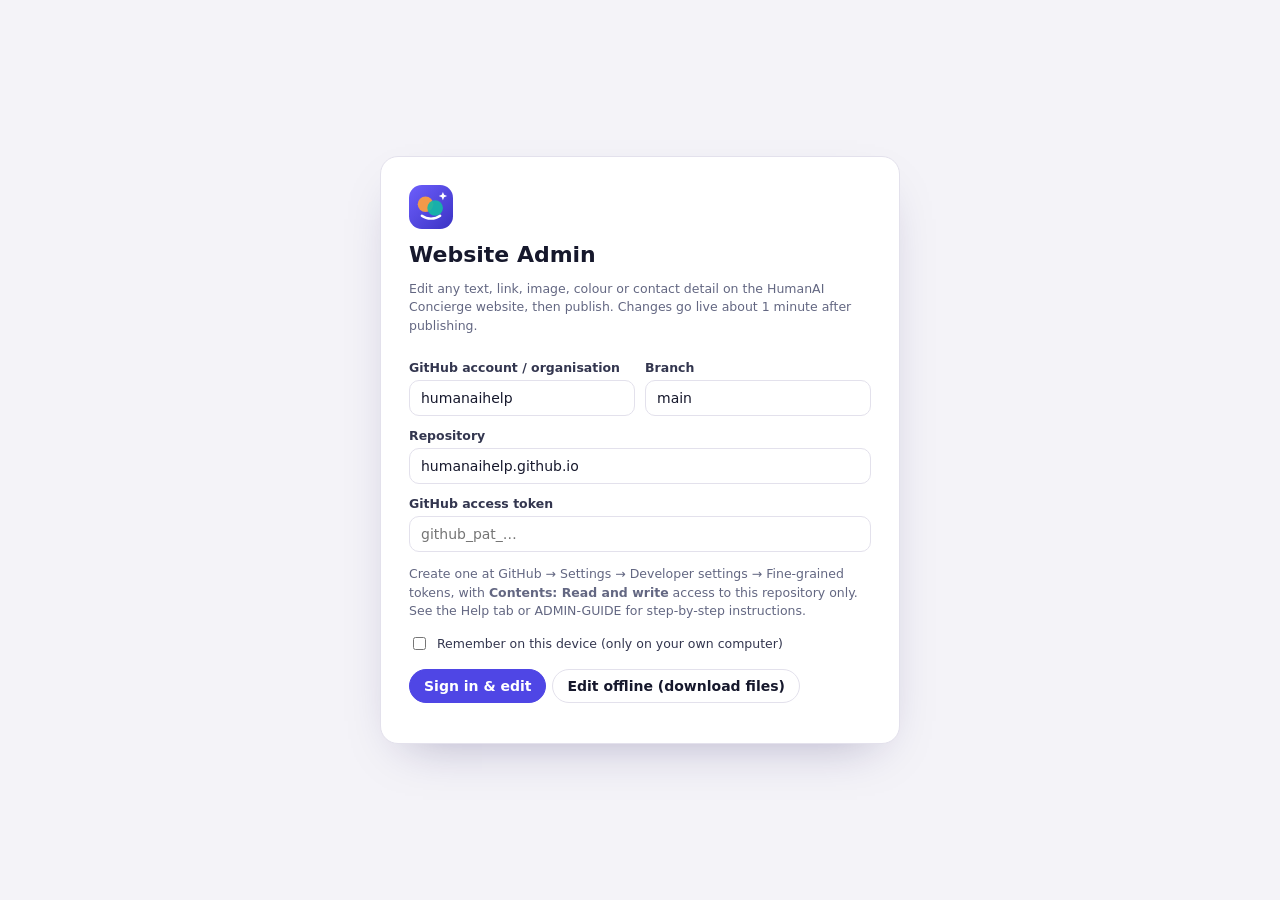
==== admin/index.html @ 7509461d "Add files via upload" ====
<!doctype html>
<html lang="en">
<head>
<meta charset="utf-8">
<meta name="viewport" content="width=device-width, initial-scale=1">
<meta name="robots" content="noindex, nofollow">
<title>Website Admin · HumanAI Concierge</title>
<link rel="icon" href="../assets/img/favicon.svg" type="image/svg+xml">
<style>
:root{--bg:#f4f3f8;--panel:#fff;--ink:#16182c;--muted:#636782;--line:#e3e1ec;--brand:#4f46e5;--brand-soft:#eceafe;--ok:#16a34a;--warn:#d97706;--bad:#dc2626;--r:12px;font-family:system-ui,-apple-system,"Segoe UI",Roboto,sans-serif}
*{box-sizing:border-box}body{margin:0;background:var(--bg);color:var(--ink);font-size:14px}
button,input,select,textarea{font:inherit;color:inherit}
.btn{border:1px solid var(--line);background:var(--panel);padding:8px 14px;border-radius:999px;font-weight:600;cursor:pointer;white-space:nowrap}
.btn:hover{border-color:var(--ink)}.btn.primary{background:var(--brand);border-color:var(--brand);color:#fff}.btn.danger{color:var(--bad)}
.btn:disabled{opacity:.5;cursor:not-allowed}.btn.sm{padding:5px 10px;font-size:12.5px}
input[type=text],input[type=password],input[type=url],input[type=tel],input[type=email],select,textarea{width:100%;border:1px solid var(--line);border-radius:10px;padding:9px 11px;background:#fff}
textarea{min-height:90px;font-family:ui-monospace,Menlo,Consolas,monospace;font-size:12.5px}
label{display:block;font-weight:600;font-size:12.5px;margin:12px 0 5px;color:#33364f}
.hint{color:var(--muted);font-size:12.5px;line-height:1.5}
/* Login */
#login{min-height:100vh;display:grid;place-items:center;padding:20px}
.login-card{background:var(--panel);border:1px solid var(--line);border-radius:18px;padding:28px;max-width:520px;width:100%;box-shadow:0 20px 50px -25px rgba(30,20,90,.35)}
.login-card h1{font-size:22px;margin:10px 0 4px}.row{display:flex;gap:10px}.row>*{flex:1}
/* App */
#app{display:none;height:100vh;grid-template-rows:auto 1fr}
.top{display:flex;align-items:center;gap:10px;padding:10px 14px;background:var(--panel);border-bottom:1px solid var(--line);flex-wrap:wrap}
.top .logo{display:flex;align-items:center;gap:8px;font-weight:800}.top .logo img{width:28px;height:28px}
.top .grow{flex:1}.badge{background:var(--brand-soft);color:var(--brand);border-radius:999px;padding:3px 9px;font-weight:700;font-size:12px}
.badge.local{background:#fff3e0;color:var(--warn)}
.main{display:grid;grid-template-columns:1fr 360px;min-height:0}
@media(max-width:900px){.main{grid-template-columns:1fr}.side{max-height:45vh}}
.stage{position:relative;min-height:0;background:#e9e7f1;display:flex;flex-direction:column}
.stage-bar{display:flex;gap:6px;padding:6px 10px;align-items:center;border-bottom:1px solid var(--line);background:#f7f6fb}
.stage-bar .hint{flex:1}
iframe{flex:1;width:100%;border:0;background:#fff;margin:0 auto;transition:max-width .3s}
.side{background:var(--panel);border-left:1px solid var(--line);display:flex;flex-direction:column;min-height:0}
.tabs{display:flex;border-bottom:1px solid var(--line);overflow-x:auto}
.tabs button{flex:1;border:0;background:none;padding:11px 8px;font-weight:700;color:var(--muted);cursor:pointer;border-bottom:2px solid transparent;white-space:nowrap}
.tabs button.on{color:var(--brand);border-color:var(--brand)}
.pane{display:none;padding:14px 16px 30px;overflow:auto}.pane.on{display:block}
.crumbs{display:flex;flex-wrap:wrap;gap:4px;margin:6px 0 10px}
.crumbs button{border:1px solid var(--line);background:#fafafe;border-radius:6px;padding:3px 7px;font-size:11.5px;cursor:pointer;font-family:ui-monospace,monospace}
.crumbs button.cur{background:var(--brand);color:#fff;border-color:var(--brand)}
.acts{display:flex;flex-wrap:wrap;gap:6px;margin:8px 0}
.box{border:1px solid var(--line);border-radius:var(--r);padding:12px;margin:12px 0;background:#fcfcff}
.box h4{margin:0 0 6px;font-size:13px}
.colors{display:grid;grid-template-columns:1fr 1fr;gap:8px}.colors input[type=color]{width:100%;height:36px;border:1px solid var(--line);border-radius:8px;padding:2px;background:#fff}
.list{display:grid;gap:6px}.list .it{display:flex;justify-content:space-between;align-items:center;gap:8px;border:1px solid var(--line);border-radius:10px;padding:8px 10px;cursor:pointer}
.list .it:hover{border-color:var(--brand)}.list .it.cur{border-color:var(--brand);background:var(--brand-soft)}
.dot{width:8px;height:8px;border-radius:50%;background:var(--warn);display:inline-block}
#toast{position:fixed;left:50%;bottom:20px;transform:translateX(-50%) translateY(100px);background:#16182c;color:#fff;padding:11px 18px;border-radius:999px;font-weight:600;transition:transform .3s;z-index:99;max-width:90vw}
#toast.show{transform:translateX(-50%)}
.modal{position:fixed;inset:0;background:rgba(20,18,40,.45);display:none;place-items:center;z-index:50;padding:16px}.modal.on{display:grid}
.modal .card{background:#fff;border-radius:16px;padding:22px;max-width:560px;width:100%;max-height:90vh;overflow:auto}
.help h3{margin:18px 0 6px;font-size:14px}.help p,.help li{color:#3b3e57;line-height:1.55}
kbd{background:#f1f0f7;border:1px solid var(--line);border-radius:5px;padding:1px 5px;font-size:12px}

/* Letter studio */
#letterStudio{position:fixed;inset:0;background:var(--bg);z-index:60;display:none;grid-template-columns:420px 1fr;grid-template-rows:auto 1fr}
#letterStudio.on{display:grid}
@media(max-width:900px){#letterStudio{grid-template-columns:1fr;grid-template-rows:auto auto 1fr;overflow:auto}}
.ls-top{grid-column:1/-1;display:flex;gap:8px;align-items:center;padding:10px 14px;background:var(--panel);border-bottom:1px solid var(--line);flex-wrap:wrap}
.ls-form{overflow:auto;padding:14px 16px 30px;background:var(--panel);border-right:1px solid var(--line)}
#lsBody{min-height:220px;border:1px solid var(--line);border-radius:10px;padding:10px 12px;background:#fff;line-height:1.5;font-family:Calibri,Arial,sans-serif;font-size:14px;overflow:auto}
#lsBody:focus{outline:2px solid var(--brand)}
.fmt{display:flex;gap:4px;margin-bottom:6px}.fmt button{border:1px solid var(--line);background:#fff;border-radius:6px;padding:3px 9px;cursor:pointer;font-weight:700}
#lsPreview{width:100%;height:100%;border:0;background:#e9e7f1;min-height:600px}
#lsList .it{cursor:default;align-items:flex-start}
</style>
</head>
<body>

<!-- ============ LOGIN ============ -->
<section id="login">
  <div class="login-card">
    <img src="../assets/img/logo.svg" width="44" height="44" alt="">
    <h1>Website Admin</h1>
    <p class="hint">Edit any text, link, image, colour or contact detail on the HumanAI Concierge website, then publish. Changes go live about 1 minute after publishing.</p>
    <div class="row">
      <div><label for="owner">GitHub account / organisation</label><input type="text" id="owner" value="humanaihelp"></div>
      <div><label for="branch">Branch</label><input type="text" id="branch" value="main"></div>
    </div>
    <label for="repo">Repository</label><input type="text" id="repo" value="humanaihelp.github.io">
    <label for="token">GitHub access token</label><input type="password" id="token" placeholder="github_pat_…" autocomplete="off">
    <p class="hint">Create one at GitHub → Settings → Developer settings → Fine-grained tokens, with <b>Contents: Read and write</b> access to this repository only. See the Help tab or ADMIN-GUIDE for step-by-step instructions.</p>
    <label style="display:flex;gap:8px;align-items:center;font-weight:500"><input type="checkbox" id="remember"> Remember on this device (only on your own computer)</label>
    <div class="acts" style="margin-top:16px">
      <button class="btn primary" id="btnLogin">Sign in &amp; edit</button>
      <button class="btn" id="btnLocal" title="Edit without signing in; download the changed files at the end">Edit offline (download files)</button>
    </div>
    <p class="hint" id="loginMsg"></p>
  </div>
</section>

<!-- ============ APP ============ -->
<section id="app">
  <div class="top">
    <div class="logo"><img src="../assets/img/logo.svg" alt="">Admin</div>
    <span class="badge" id="modeBadge">GitHub</span>
    <select id="pageSel" style="width:auto;min-width:200px"></select>
    <div class="grow"></div>
    <span class="hint" id="changedInfo">No unpublished changes</span>
    <button class="btn" id="btnDiscard">Discard changes</button>
    <button class="btn primary" id="btnPublish">Publish</button>
    <button class="btn" id="btnView" title="Open the live website">View site ↗</button>
    <button class="btn" id="btnLogout">Sign out</button>
  </div>
  <div class="main">
    <div class="stage">
      <div class="stage-bar">
        <span class="hint">Click any text to edit it. Click an item to select it, then use the panel on the right. <kbd>Ctrl</kbd>+<kbd>Z</kbd> undoes.</span>
        <button class="btn sm" data-w="100%">Desktop</button><button class="btn sm" data-w="820px">Tablet</button><button class="btn sm" data-w="400px">Phone</button>
      </div>
      <iframe id="frame" title="Page editor"></iframe>
    </div>
    <aside class="side">
      <div class="tabs">
        <button data-pane="pEdit" class="on">Selected</button>
        <button data-pane="pPage">Page</button>
        <button data-pane="pSite">Site settings</button>
        <button data-pane="pPages">Pages</button>
        <button data-pane="pBrand">Brand kit</button>
        <button data-pane="pLetters" id="tabLetters">Letters</button>
        <button data-pane="pEnq" id="tabEnq">Enquiries</button>
        <button data-pane="pHelp">Help</button>
      </div>

      <div class="pane on" id="pEdit">
        <p class="hint" id="selNone">Click something on the page to select it.</p>
        <div id="selBox" style="display:none">
          <div class="hint">Selected (click a level to select a bigger or smaller part):</div>
          <div class="crumbs" id="crumbs"></div>
          <div class="acts">
            <button class="btn sm" id="aDup">Duplicate</button>
            <button class="btn sm" id="aUp">Move up</button>
            <button class="btn sm" id="aDown">Move down</button>
            <button class="btn sm danger" id="aDel">Delete</button>
          </div>
          <div class="box" id="linkBox" style="display:none">
            <h4>Link</h4>
            <label for="lHref">Goes to (web address, page name, tel:, mailto: or https://wa.me/…)</label>
            <input type="text" id="lHref">
            <label style="display:flex;gap:8px;align-items:center;font-weight:500"><input type="checkbox" id="lNew"> Open in a new tab</label>
            <div class="acts"><button class="btn sm primary" id="lApply">Apply link</button></div>
          </div>
          <div class="box" id="imgBox">
            <h4>Image</h4>
            <p class="hint" id="imgHint">Insert a photo into the selected area (for example a team photo box), or replace the selected image.</p>
            <input type="file" id="imgFile" accept="image/png,image/jpeg,image/webp,image/svg+xml">
            <label for="imgAlt">Description of the image (for accessibility)</label><input type="text" id="imgAlt">
            <div class="acts"><button class="btn sm primary" id="imgApply">Insert / replace image</button></div>
          </div>
          <div class="box">
            <h4>Advanced: edit HTML of selection</h4>
            <textarea id="htmlEd"></textarea>
            <div class="acts"><button class="btn sm" id="htmlApply">Apply HTML</button></div>
          </div>
        </div>
      </div>

      <div class="pane" id="pPage">
        <label for="pgTitle">Browser tab title &amp; Google title</label><input type="text" id="pgTitle">
        <label for="pgDesc">Google description (about 150 characters)</label><textarea id="pgDesc" style="font-family:inherit;min-height:70px"></textarea>
        <div class="acts"><button class="btn sm primary" id="pgApply">Apply</button></div>
        <div class="box">
          <h4>Header &amp; footer</h4>
          <p class="hint">The menu at the top and the footer are shared by all pages. When you change them on any page, the change is copied to every page when you publish.</p>
          <label style="display:flex;gap:8px;align-items:center;font-weight:500"><input type="checkbox" id="syncHF" checked> Copy header &amp; footer changes to all pages</label>
        </div>
      </div>

      <div class="pane" id="pSite">
        <p class="hint">These details appear in many places. Changing them here updates every page.</p>
        <label for="sName">Business name</label><input type="text" id="sName">
        <label for="sProp">Proprietor name</label><input type="text" id="sProp">
        <label for="sPhone">Phone (as shown)</label><input type="tel" id="sPhone" placeholder="+91 94492 30088">
        <label for="sWa">WhatsApp number (country code + number, digits only)</label><input type="tel" id="sWa" placeholder="919449230088">
        <label for="sEmail">Email</label><input type="email" id="sEmail">
        <label for="sHours">Working hours</label><input type="text" id="sHours">
        <label for="sGst">GSTIN (leave empty to hide)</label><input type="text" id="sGst" placeholder="29ABCDE1234F1Z5">
        <label for="sReview">Google review link (from Google Business Profile → "Ask for reviews"; empty = hidden)</label><input type="url" id="sReview" placeholder="https://g.page/r/...">
        <label for="sMaps">Google Maps link to your business profile (empty = hidden)</label><input type="url" id="sMaps" placeholder="https://maps.app.goo.gl/...">
        <label for="sInsta">Instagram page link (empty = hidden)</label><input type="url" id="sInsta" placeholder="https://www.instagram.com/humanaiconcierge">
        <label for="sFb">Facebook page link (empty = hidden)</label><input type="url" id="sFb" placeholder="https://www.facebook.com/...">
        <label for="sLi">LinkedIn company page link (empty = hidden)</label><input type="url" id="sLi" placeholder="https://www.linkedin.com/company/...">
        <label for="sWorker">Chatbot &amp; enquiry service address (free Cloudflare Worker; empty = basic chat, no log)</label><input type="url" id="sWorker" placeholder="https://humanai-bot.<your-name>.workers.dev">
        <label for="sPlay">Google Play app link (after publishing; empty = hidden)</label><input type="url" id="sPlay" placeholder="https://play.google.com/store/apps/details?id=io.github.humanaihelp.app">
        <div class="acts"><button class="btn primary" id="sApply">Apply to all pages</button></div>
        <div class="box">
          <h4>Brand colours</h4>
          <div class="colors">
            <div><label for="cBrand">Main colour</label><input type="color" id="cBrand"></div>
            <div><label for="cBrand2">Main colour (light)</label><input type="color" id="cBrand2"></div>
            <div><label for="cHuman">Warm accent</label><input type="color" id="cHuman"></div>
            <div><label for="cAi">Cool accent</label><input type="color" id="cAi"></div>
          </div>
          <div class="acts"><button class="btn sm primary" id="cApply">Apply colours</button><button class="btn sm" id="cReset">Reset to original</button></div>
        </div>
        <div class="box">
          <h4>Chat assistant answers</h4>
          <p class="hint">Questions and answers used by the "Ask us" chat bubble. Each answer has <b>keys</b> (words visitors might type), the <b>answer</b>, and an optional <b>link</b>. Keep the format exactly as it is.</p>
          <textarea id="aiJson" style="min-height:220px"></textarea>
          <div class="acts"><button class="btn sm primary" id="aiApply">Save assistant answers</button></div>
        </div>
        <div class="box">
          <h4>Logo</h4>
          <p class="hint">Upload a square logo (SVG or PNG, at least 512×512). It replaces the logo and browser icon on all pages.</p>
          <input type="file" id="logoFile" accept="image/svg+xml,image/png">
          <div class="acts"><button class="btn sm primary" id="logoApply">Replace logo</button></div>
        </div>
      </div>

      <div class="pane" id="pPages">
        <p class="hint">Click a page to edit it. A dot means it has unpublished changes.</p>
        <div class="list" id="pageList"></div>
        <div class="box">
          <h4>Create a new page</h4>
          <p class="hint">Copies the page you're editing now. Then change its text and add a link to it from the menu or footer (select a menu item → Duplicate → edit text and link).</p>
          <label for="newName">New page file name</label><input type="text" id="newName" placeholder="e.g. offers.html">
          <div class="acts"><button class="btn sm primary" id="newApply">Create page</button></div>
        </div>
      </div>

      <div class="pane" id="pBrand">
        <p class="hint">Download logos, social media images, visiting cards and office templates (letterhead, document, quotation, presentation, email signature). Open .docx in Word or Google Docs and .pptx in PowerPoint or Google Slides.</p>
        <div class="box"><h4>Logos</h4><div class="list"><a class="it" href="../brand-kit/logo/icon-maskable-512.png" download style="text-decoration:none;color:inherit"><span>icon-maskable-512.png</span><span class="hint">↓</span></a><a class="it" href="../brand-kit/logo/logo-horizontal-dark.png" download style="text-decoration:none;color:inherit"><span>logo-horizontal-dark.png</span><span class="hint">↓</span></a><a class="it" href="../brand-kit/logo/logo-horizontal-light.png" download style="text-decoration:none;color:inherit"><span>logo-horizontal-light.png</span><span class="hint">↓</span></a><a class="it" href="../brand-kit/logo/logo-mark-1024.png" download style="text-decoration:none;color:inherit"><span>logo-mark-1024.png</span><span class="hint">↓</span></a><a class="it" href="../brand-kit/logo/logo-mark.svg" download style="text-decoration:none;color:inherit"><span>logo-mark.svg</span><span class="hint">↓</span></a><a class="it" href="../brand-kit/logo/logo-stacked.png" download style="text-decoration:none;color:inherit"><span>logo-stacked.png</span><span class="hint">↓</span></a></div></div>
        <div class="box"><h4>Social media</h4><div class="list"><a class="it" href="../brand-kit/social/SOCIAL-MEDIA-KIT.md" download style="text-decoration:none;color:inherit"><span>SOCIAL-MEDIA-KIT.md</span><span class="hint">↓</span></a><a class="it" href="../brand-kit/social/facebook-cover-1640x624.png" download style="text-decoration:none;color:inherit"><span>facebook-cover-1640x624.png</span><span class="hint">↓</span></a><a class="it" href="../brand-kit/social/instagram-be-there-1080.png" download style="text-decoration:none;color:inherit"><span>instagram-be-there-1080.png</span><span class="hint">↓</span></a><a class="it" href="../brand-kit/social/instagram-coming-home-1080.png" download style="text-decoration:none;color:inherit"><span>instagram-coming-home-1080.png</span><span class="hint">↓</span></a><a class="it" href="../brand-kit/social/instagram-launch-1080.png" download style="text-decoration:none;color:inherit"><span>instagram-launch-1080.png</span><span class="hint">↓</span></a><a class="it" href="../brand-kit/social/instagram-nri-family-care-1080.png" download style="text-decoration:none;color:inherit"><span>instagram-nri-family-care-1080.png</span><span class="hint">↓</span></a><a class="it" href="../brand-kit/social/instagram-remote-shopping-1080.png" download style="text-decoration:none;color:inherit"><span>instagram-remote-shopping-1080.png</span><span class="hint">↓</span></a><a class="it" href="../brand-kit/social/instagram-safety-1080.png" download style="text-decoration:none;color:inherit"><span>instagram-safety-1080.png</span><span class="hint">↓</span></a><a class="it" href="../brand-kit/social/linkedin-cover-1584x396.png" download style="text-decoration:none;color:inherit"><span>linkedin-cover-1584x396.png</span><span class="hint">↓</span></a><a class="it" href="../brand-kit/social/og-image-1200x630.png" download style="text-decoration:none;color:inherit"><span>og-image-1200x630.png</span><span class="hint">↓</span></a><a class="it" href="../brand-kit/social/profile-picture-640.png" download style="text-decoration:none;color:inherit"><span>profile-picture-640.png</span><span class="hint">↓</span></a><a class="it" href="../brand-kit/social/whatsapp-status-1080x1920.png" download style="text-decoration:none;color:inherit"><span>whatsapp-status-1080x1920.png</span><span class="hint">↓</span></a></div></div>
        <div class="box"><h4>Visiting cards &amp; WhatsApp QR (print)</h4><div class="list"><a class="it" href="../brand-kit/print/visiting-card-back-deepa.png" download style="text-decoration:none;color:inherit"><span>visiting-card-back-deepa.png</span><span class="hint">↓</span></a><a class="it" href="../brand-kit/print/visiting-card-back-muttu.png" download style="text-decoration:none;color:inherit"><span>visiting-card-back-muttu.png</span><span class="hint">↓</span></a><a class="it" href="../brand-kit/print/visiting-card-front.png" download style="text-decoration:none;color:inherit"><span>visiting-card-front.png</span><span class="hint">↓</span></a><a class="it" href="../brand-kit/print/visiting-cards-print.pdf" download style="text-decoration:none;color:inherit"><span>visiting-cards-print.pdf</span><span class="hint">↓</span></a><a class="it" href="../brand-kit/print/whatsapp-qr-stand-a6-print.pdf" download style="text-decoration:none;color:inherit"><span>whatsapp-qr-stand-a6-print.pdf</span><span class="hint">↓</span></a><a class="it" href="../brand-kit/print/whatsapp-qr-stand-a6.png" download style="text-decoration:none;color:inherit"><span>whatsapp-qr-stand-a6.png</span><span class="hint">↓</span></a><a class="it" href="../brand-kit/print/whatsapp-qr.png" download style="text-decoration:none;color:inherit"><span>whatsapp-qr.png</span><span class="hint">↓</span></a></div></div>
        <div class="box"><h4>Office templates &amp; client onboarding</h4><p class="hint">Blank templates only. Never upload filled-in client agreements, consent forms or the client tracker here — this website folder is public. Keep filled files in Google Drive.</p><div class="list"><a class="it" href="../brand-kit/office/HumanAI-Client-Service-Agreement.docx" download style="text-decoration:none;color:inherit"><span>HumanAI-Client-Service-Agreement.docx</span><span class="hint">↓</span></a><a class="it" href="../brand-kit/office/HumanAI-Client-Service-Agreement.pdf" download style="text-decoration:none;color:inherit"><span>HumanAI-Client-Service-Agreement.pdf</span><span class="hint">↓</span></a><a class="it" href="../brand-kit/office/HumanAI-Client-Tracker.xlsx" download style="text-decoration:none;color:inherit"><span>HumanAI-Client-Tracker.xlsx</span><span class="hint">↓</span></a><a class="it" href="../brand-kit/office/HumanAI-Document-Template.docx" download style="text-decoration:none;color:inherit"><span>HumanAI-Document-Template.docx</span><span class="hint">↓</span></a><a class="it" href="../brand-kit/office/HumanAI-Document-Template.pdf" download style="text-decoration:none;color:inherit"><span>HumanAI-Document-Template.pdf</span><span class="hint">↓</span></a><a class="it" href="../brand-kit/office/HumanAI-Email-Signature.html" download style="text-decoration:none;color:inherit"><span>HumanAI-Email-Signature.html</span><span class="hint">↓</span></a><a class="it" href="../brand-kit/office/HumanAI-Family-Consent-Form.docx" download style="text-decoration:none;color:inherit"><span>HumanAI-Family-Consent-Form.docx</span><span class="hint">↓</span></a><a class="it" href="../brand-kit/office/HumanAI-Family-Consent-Form.pdf" download style="text-decoration:none;color:inherit"><span>HumanAI-Family-Consent-Form.pdf</span><span class="hint">↓</span></a><a class="it" href="../brand-kit/office/HumanAI-Letterhead.docx" download style="text-decoration:none;color:inherit"><span>HumanAI-Letterhead.docx</span><span class="hint">↓</span></a><a class="it" href="../brand-kit/office/HumanAI-Letterhead.pdf" download style="text-decoration:none;color:inherit"><span>HumanAI-Letterhead.pdf</span><span class="hint">↓</span></a><a class="it" href="../brand-kit/office/HumanAI-New-Client-Intake-Form.docx" download style="text-decoration:none;color:inherit"><span>HumanAI-New-Client-Intake-Form.docx</span><span class="hint">↓</span></a><a class="it" href="../brand-kit/office/HumanAI-New-Client-Intake-Form.pdf" download style="text-decoration:none;color:inherit"><span>HumanAI-New-Client-Intake-Form.pdf</span><span class="hint">↓</span></a><a class="it" href="../brand-kit/office/HumanAI-Partner-Agreement.docx" download style="text-decoration:none;color:inherit"><span>HumanAI-Partner-Agreement.docx</span><span class="hint">↓</span></a><a class="it" href="../brand-kit/office/HumanAI-Partner-Agreement.pdf" download style="text-decoration:none;color:inherit"><span>HumanAI-Partner-Agreement.pdf</span><span class="hint">↓</span></a><a class="it" href="../brand-kit/office/HumanAI-Partner-Application-Form.docx" download style="text-decoration:none;color:inherit"><span>HumanAI-Partner-Application-Form.docx</span><span class="hint">↓</span></a><a class="it" href="../brand-kit/office/HumanAI-Partner-Application-Form.pdf" download style="text-decoration:none;color:inherit"><span>HumanAI-Partner-Application-Form.pdf</span><span class="hint">↓</span></a><a class="it" href="../brand-kit/office/HumanAI-Partner-Onboarding-Guide.docx" download style="text-decoration:none;color:inherit"><span>HumanAI-Partner-Onboarding-Guide.docx</span><span class="hint">↓</span></a><a class="it" href="../brand-kit/office/HumanAI-Partner-Onboarding-Guide.pdf" download style="text-decoration:none;color:inherit"><span>HumanAI-Partner-Onboarding-Guide.pdf</span><span class="hint">↓</span></a><a class="it" href="../brand-kit/office/HumanAI-Partner-Verification-Checklist.docx" download style="text-decoration:none;color:inherit"><span>HumanAI-Partner-Verification-Checklist.docx</span><span class="hint">↓</span></a><a class="it" href="../brand-kit/office/HumanAI-Partner-Verification-Checklist.pdf" download style="text-decoration:none;color:inherit"><span>HumanAI-Partner-Verification-Checklist.pdf</span><span class="hint">↓</span></a><a class="it" href="../brand-kit/office/HumanAI-Presentation-Template.pdf" download style="text-decoration:none;color:inherit"><span>HumanAI-Presentation-Template.pdf</span><span class="hint">↓</span></a><a class="it" href="../brand-kit/office/HumanAI-Presentation-Template.pptx" download style="text-decoration:none;color:inherit"><span>HumanAI-Presentation-Template.pptx</span><span class="hint">↓</span></a><a class="it" href="../brand-kit/office/HumanAI-Quotation-Template.docx" download style="text-decoration:none;color:inherit"><span>HumanAI-Quotation-Template.docx</span><span class="hint">↓</span></a><a class="it" href="../brand-kit/office/HumanAI-Quotation-Template.pdf" download style="text-decoration:none;color:inherit"><span>HumanAI-Quotation-Template.pdf</span><span class="hint">↓</span></a></div></div>
        <div class="box"><h4>Advertising posts</h4><div class="list"><a class="it" href="../brand-kit/ads/ad-diwali-from-abroad-1080.png" download style="text-decoration:none;color:inherit"><span>ad-diwali-from-abroad-1080.png</span><span class="hint">↓</span></a><a class="it" href="../brand-kit/ads/ad-founding-families-1080.png" download style="text-decoration:none;color:inherit"><span>ad-founding-families-1080.png</span><span class="hint">↓</span></a><a class="it" href="../brand-kit/ads/ad-story-parents-1080x1920.png" download style="text-decoration:none;color:inherit"><span>ad-story-parents-1080x1920.png</span><span class="hint">↓</span></a></div></div>
        <div class="box"><h4>Google Play Store listing</h4><div class="list"><a class="it" href="../brand-kit/play-store/app-icon-512.png" download style="text-decoration:none;color:inherit"><span>app-icon-512.png</span><span class="hint">↓</span></a><a class="it" href="../brand-kit/play-store/feature-graphic-1024x500.png" download style="text-decoration:none;color:inherit"><span>feature-graphic-1024x500.png</span><span class="hint">↓</span></a><a class="it" href="../brand-kit/play-store/phone-screenshot-1.png" download style="text-decoration:none;color:inherit"><span>phone-screenshot-1.png</span><span class="hint">↓</span></a><a class="it" href="../brand-kit/play-store/phone-screenshot-2.png" download style="text-decoration:none;color:inherit"><span>phone-screenshot-2.png</span><span class="hint">↓</span></a><a class="it" href="../brand-kit/play-store/phone-screenshot-3.png" download style="text-decoration:none;color:inherit"><span>phone-screenshot-3.png</span><span class="hint">↓</span></a><a class="it" href="../brand-kit/play-store/phone-screenshot-4.png" download style="text-decoration:none;color:inherit"><span>phone-screenshot-4.png</span><span class="hint">↓</span></a></div></div>
        <p class="hint">To update these later, ask your designer/Claude to regenerate them and upload to the brand-kit folder on GitHub.</p>
      </div>

      <div class="pane" id="pLetters">
        <p class="hint">Write letters on the official letterhead (logo, business name, GSTIN, contact details), then <b>download as PDF</b>, <b>print</b>, and <b>save</b> them to a register.</p>
        <div class="acts"><button class="btn primary" id="openStudio">Open Letter Studio</button></div>
        <div class="box"><h4>Where letters are saved</h4><p class="hint">Letters can contain personal information, so they are saved in a separate <b>private</b> GitHub repository (default name <b>humanai-letters</b>) — never on the public website. In offline mode they are saved only in this browser. See ADMIN-GUIDE section 4a.</p></div>
      </div>

      <div class="pane" id="pEnq">
        <p class="hint">Everyone who contacts you through the website form or WhatsApp is logged here (when the free chatbot service is set up — ADMIN-GUIDE section 9). Entries delete themselves after 12 months.</p>
        <label for="enqKey">Enquiry log password (ADMIN_KEY)</label><input type="password" id="enqKey" autocomplete="off">
        <label style="display:flex;gap:8px;align-items:center;font-weight:500"><input type="checkbox" id="enqRemember"> Remember on this device</label>
        <div class="acts"><button class="btn sm primary" id="enqLoad">Load enquiries</button><button class="btn sm" id="enqCsv">Export CSV</button></div>
        <div class="acts" id="enqFilter"></div>
        <p class="hint" id="enqStatus"></p>
        <div class="list" id="enqList"></div>
      </div>

      <div class="pane help" id="pHelp">
        <h3>Editing text</h3><p>Click on any words on the page and type. Formatting shortcuts: <kbd>Ctrl</kbd>+<kbd>B</kbd> bold, <kbd>Ctrl</kbd>+<kbd>I</kbd> italic. Undo with <kbd>Ctrl</kbd>+<kbd>Z</kbd>.</p>
        <h3>Adding or removing items</h3><p>Click an item (for example a service point, a FAQ question or a card). In <b>Selected</b>, choose the right level, then <b>Duplicate</b>, <b>Move up/down</b> or <b>Delete</b>.</p>
        <h3>Links and buttons</h3><p>Select a button or link; the <b>Link</b> box lets you change where it goes.</p>
        <h3>Photos</h3><p>Select the photo box (for example the team initials), choose an image file and press <b>Insert / replace image</b>.</p>
        <h3>Phone, email, GSTIN, colours, logo</h3><p>Use <b>Site settings</b> — one change updates every page.</p>
        <h3>Publishing</h3><p>Press <b>Publish</b>. All changed files are saved to GitHub in one step and the live site updates in about a minute. Unpublished changes are kept on this computer as a draft.</p>
        <h3>Collapsible sections</h3><p>In the editor, all collapsible sections and tabs are shown open so you can edit them. On the live site they stay collapsible.</p>
        <h3>Safety</h3><p>Your token is only sent to GitHub. Never share it. If you think it leaked, delete it in GitHub settings and create a new one.</p>
      </div>
    </aside>
  </div>
</section>

<div class="modal" id="pubModal"><div class="card">
  <h3 style="margin-top:0">Publish changes</h3>
  <p class="hint" id="pubList"></p>
  <label for="pubMsg">Short note about this change</label><input type="text" id="pubMsg" value="Website update">
  <div class="acts" style="margin-top:16px"><button class="btn primary" id="pubGo">Publish now</button><button class="btn" id="pubCancel">Cancel</button></div>
  <p class="hint" id="pubStatus"></p>
</div></div>


<section id="letterStudio" aria-label="Letter studio">
  <div class="ls-top">
    <b>Letter Studio</b>
    <button class="btn sm" id="lsNew">New letter</button>
    <div style="flex:1"></div>
    <span class="hint" id="lsStatus"></span>
    <button class="btn sm" id="lsPrint">Print</button>
    <button class="btn sm" id="lsPdf">Download PDF</button>
    <button class="btn sm primary" id="lsSave">Save letter</button>
    <button class="btn sm" id="lsClose">Close</button>
  </div>
  <div class="ls-form">
    <label for="lsTpl">Template</label>
    <div class="row"><select id="lsTpl"></select><button class="btn sm" id="lsUseTpl" style="flex:0 0 auto">Use template</button></div>
    <div class="row"><div><label for="lsDate">Date</label><input type="text" id="lsDate" placeholder="YYYY-MM-DD"></div>
      <div><label for="lsSign">Signed by</label><select id="lsSign"><option value="deepa">Deepa G Garasangi — Founder &amp; Proprietor</option><option value="muttu">Muttu Biradar — Operations &amp; Technology Lead</option></select></div></div>
    <label for="lsTo">To (name, designation, address — one per line)</label><textarea id="lsTo" style="font-family:inherit;min-height:70px" placeholder="To Whom It May Concern"></textarea>
    <label for="lsSubject">Subject</label><input type="text" id="lsSubject">
    <label>Letter text</label>
    <div class="fmt"><button type="button" data-fmt="bold">B</button><button type="button" data-fmt="italic"><i>I</i></button><button type="button" data-fmt="insertUnorderedList">• List</button><button type="button" data-fmt="insertOrderedList">1. List</button></div>
    <div id="lsBody" contenteditable="true"></div>
    <p class="hint">Replace every [bracketed] part. The reference number (HAC/L/YEAR/NNN) is assigned when you save.</p>
    <label for="lsRepo">Private letters repository</label><input type="text" id="lsRepo" value="humanai-letters">
    <div class="box"><h4>Saved letters</h4><div class="list" id="lsList"></div></div>
  </div>
  <iframe id="lsPreview" title="Letter preview"></iframe>
</section>

<div id="toast"></div>

<script src="vendor/html2pdf.bundle.min.js" defer></script>
<script src="admin.js"></script>
<script src="letters.js"></script>
<script src="enquiries.js"></script>
</body>
</html>
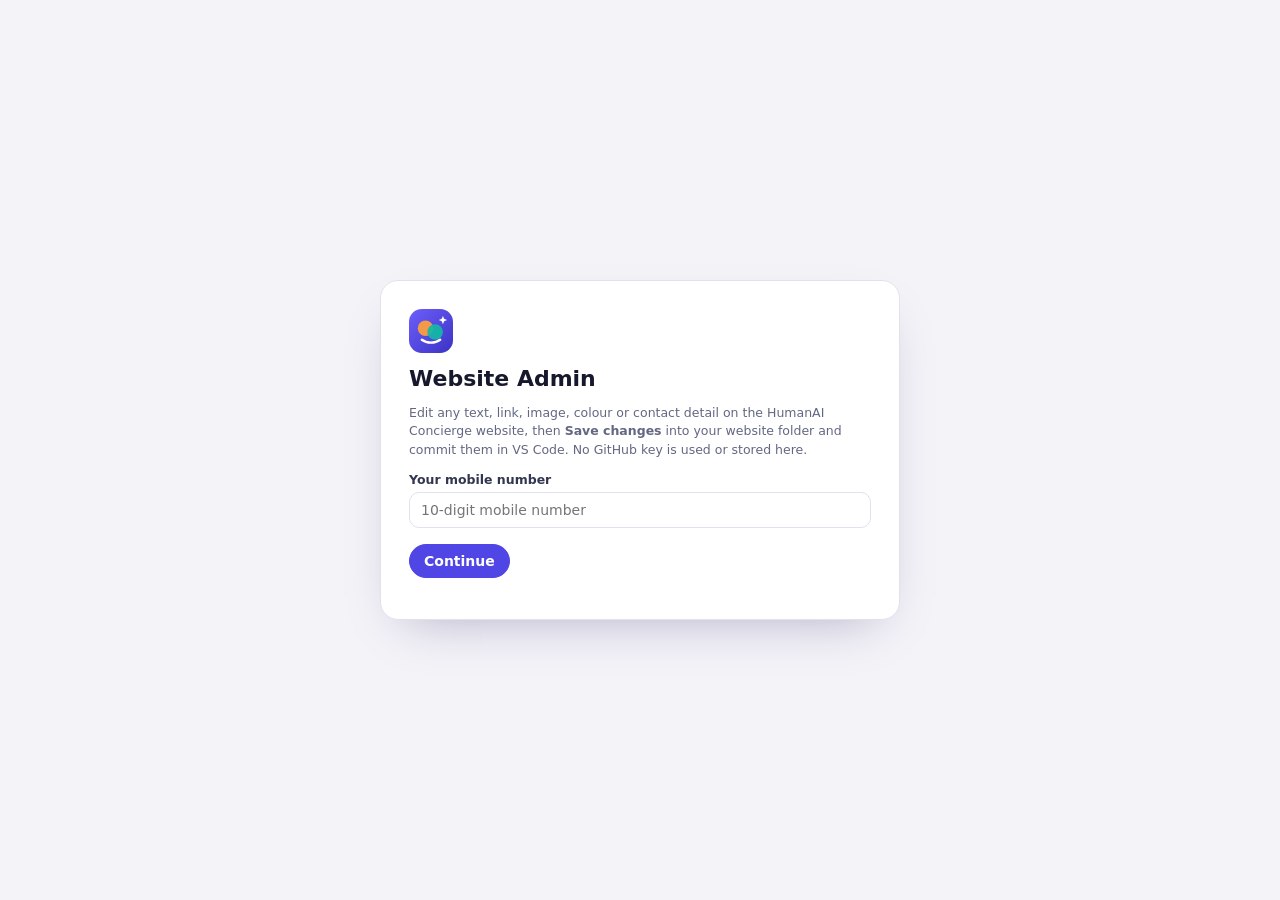
==== commit 67f22a1b: "admin made accesible" ====
--- a/admin/index.html
+++ b/admin/index.html
@@ -75,18 +75,11 @@
   <div class="login-card">
     <img src="../assets/img/logo.svg" width="44" height="44" alt="">
     <h1>Website Admin</h1>
-    <p class="hint">Edit any text, link, image, colour or contact detail on the HumanAI Concierge website, then publish. Changes go live about 1 minute after publishing.</p>
-    <div class="row">
-      <div><label for="owner">GitHub account / organisation</label><input type="text" id="owner" value="humanaihelp"></div>
-      <div><label for="branch">Branch</label><input type="text" id="branch" value="main"></div>
-    </div>
-    <label for="repo">Repository</label><input type="text" id="repo" value="humanaihelp.github.io">
-    <label for="token">GitHub access token</label><input type="password" id="token" placeholder="github_pat_…" autocomplete="off">
-    <p class="hint">Create one at GitHub → Settings → Developer settings → Fine-grained tokens, with <b>Contents: Read and write</b> access to this repository only. See the Help tab or ADMIN-GUIDE for step-by-step instructions.</p>
-    <label style="display:flex;gap:8px;align-items:center;font-weight:500"><input type="checkbox" id="remember"> Remember on this device (only on your own computer)</label>
-    <div class="acts" style="margin-top:16px">
-      <button class="btn primary" id="btnLogin">Sign in &amp; edit</button>
-      <button class="btn" id="btnLocal" title="Edit without signing in; download the changed files at the end">Edit offline (download files)</button>
+    <p class="hint">Edit any text, link, image, colour or contact detail on the HumanAI Concierge website, then <b>Save changes</b> into your website folder and commit them in VS Code. No GitHub key is used or stored here.</p>
+    <div id="phoneStep">
+      <label for="adminPhone">Your mobile number</label><input type="tel" id="adminPhone" inputmode="numeric" autocomplete="tel" placeholder="10-digit mobile number">
+      <div class="acts" style="margin-top:16px"><button class="btn primary" id="btnPhone">Continue</button></div>
+      <p class="hint" id="phoneMsg"></p>
     </div>
     <p class="hint" id="loginMsg"></p>
   </div>
@@ -101,7 +94,7 @@
     <div class="grow"></div>
     <span class="hint" id="changedInfo">No unpublished changes</span>
     <button class="btn" id="btnDiscard">Discard changes</button>
-    <button class="btn primary" id="btnPublish">Publish</button>
+    <button class="btn primary" id="btnPublish">Save changes</button>
     <button class="btn" id="btnView" title="Open the live website">View site ↗</button>
     <button class="btn" id="btnLogout">Sign out</button>
   </div>
@@ -235,7 +228,7 @@
       <div class="pane" id="pLetters">
         <p class="hint">Write letters on the official letterhead (logo, business name, GSTIN, contact details), then <b>download as PDF</b>, <b>print</b>, and <b>save</b> them to a register.</p>
         <div class="acts"><button class="btn primary" id="openStudio">Open Letter Studio</button></div>
-        <div class="box"><h4>Where letters are saved</h4><p class="hint">Letters can contain personal information, so they are saved in a separate <b>private</b> GitHub repository (default name <b>humanai-letters</b>) — never on the public website. In offline mode they are saved only in this browser. See ADMIN-GUIDE section 4a.</p></div>
+        <div class="box"><h4>Where letters are saved</h4><p class="hint">Letters can contain personal information, so they are never saved on the public website. Each saved letter is kept in this browser's register and downloaded as a PDF — file the PDFs in <code>HumanAI-Documents\Letters</code>. See ADMIN-GUIDE section 4a.</p></div>
       </div>
 
       <div class="pane" id="pEnq">
@@ -254,19 +247,18 @@
         <h3>Links and buttons</h3><p>Select a button or link; the <b>Link</b> box lets you change where it goes.</p>
         <h3>Photos</h3><p>Select the photo box (for example the team initials), choose an image file and press <b>Insert / replace image</b>.</p>
         <h3>Phone, email, GSTIN, colours, logo</h3><p>Use <b>Site settings</b> — one change updates every page.</p>
-        <h3>Publishing</h3><p>Press <b>Publish</b>. All changed files are saved to GitHub in one step and the live site updates in about a minute. Unpublished changes are kept on this computer as a draft.</p>
+        <h3>Saving &amp; going live</h3><p>Press <b>Save changes</b> → <b>Save into my website folder</b> and choose your VS Code repo folder (<code>humanaihelp.github.io</code>) the first time. The changed files are written straight into it. Then in VS Code: <b>Source Control</b> → type a message → <b>Commit</b> → <b>Sync / Push</b>. The live site updates about a minute later. On phones (or browsers without folder access) the changes download as a zip instead — unzip it into the repo folder. Unsaved changes are kept on this device as a draft.</p>
         <h3>Collapsible sections</h3><p>In the editor, all collapsible sections and tabs are shown open so you can edit them. On the live site they stay collapsible.</p>
-        <h3>Safety</h3><p>Your token is only sent to GitHub. Never share it. If you think it leaked, delete it in GitHub settings and create a new one.</p>
+        <h3>Safety</h3><p>This page holds no GitHub key — it can only change files on your own computer. Going live always happens through VS Code with your own GitHub sign-in.</p>
       </div>
     </aside>
   </div>
 </section>
 
 <div class="modal" id="pubModal"><div class="card">
-  <h3 style="margin-top:0">Publish changes</h3>
+  <h3 style="margin-top:0">Save changes</h3>
   <p class="hint" id="pubList"></p>
-  <label for="pubMsg">Short note about this change</label><input type="text" id="pubMsg" value="Website update">
-  <div class="acts" style="margin-top:16px"><button class="btn primary" id="pubGo">Publish now</button><button class="btn" id="pubCancel">Cancel</button></div>
+  <div class="acts" style="margin-top:16px"><button class="btn primary" id="pubGo">Save into my website folder</button><button class="btn" id="pubZip">Download zip instead</button><button class="btn" id="pubCancel">Cancel</button></div>
   <p class="hint" id="pubStatus"></p>
 </div></div>
 
